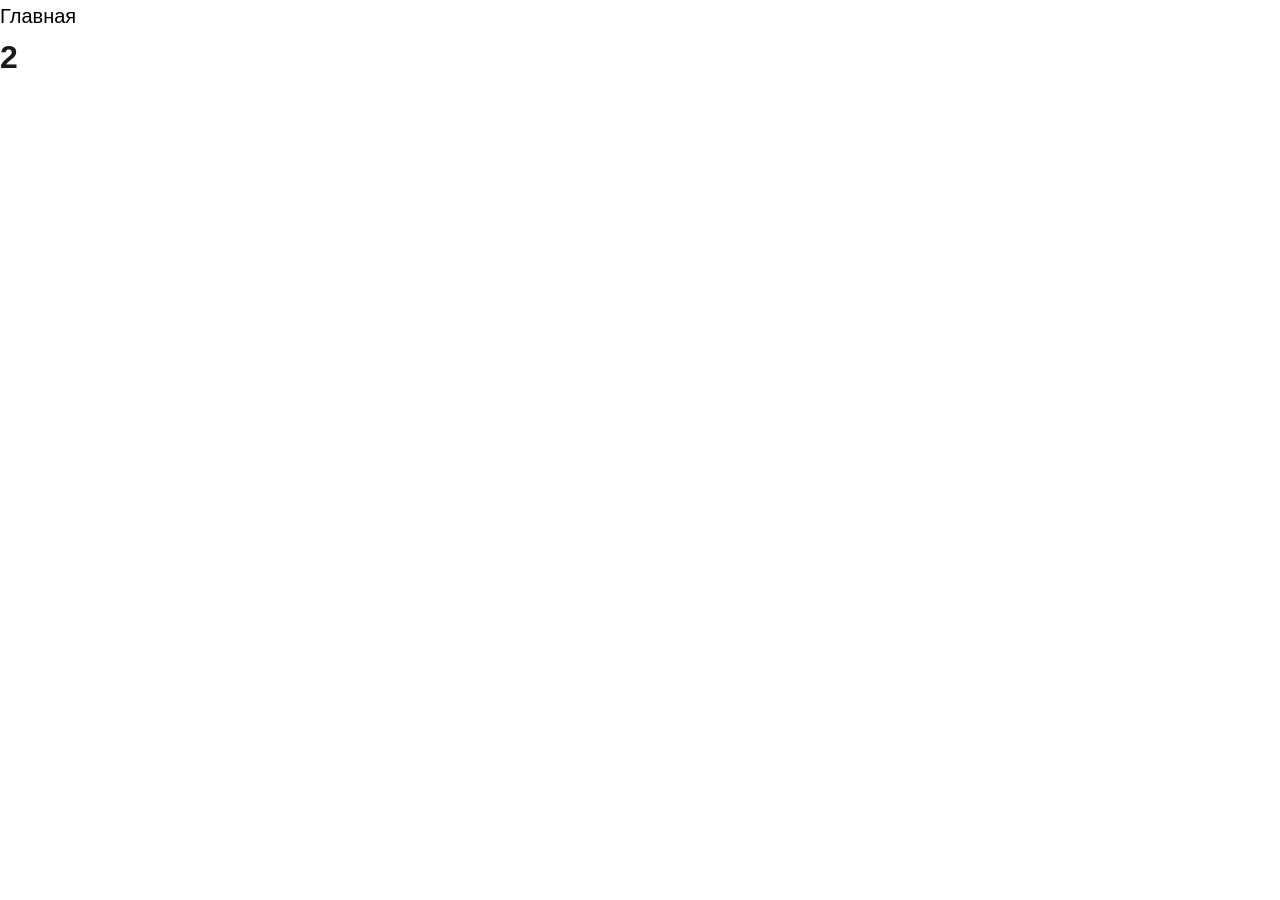
==== about_me.html @ 974d5626 "create new page" ====
<!DOCTYPE html>
<html lang="en">
<head>
    
    <meta charset="UTF-8">
    <meta name="viewport" content="width=device-width, initial-scale=1.0">
    <title>Document</title>
    <link rel="stylesheet" href="style.css">
</head>
<body>
    <a class="back_link" href="file:///C:/portfolio/index.html?#contact/about_me.html">Главная</a>
    <h1>2</h1>
</body>
</html>
---- style.css ----
/* --- Сброс стилей и переменные --- */
* {
    box-sizing: border-box;
    margin: 0;
    padding: 0;
}

:root {
    --bg-color: #ffffff;
    --text-color: #1a1a1a;
    --gray-light: #f4f4f4;
    --gray-dark: #888888;
    --font-main: 'Helvetica Neue', Arial, sans-serif;
}

body {
    font-family: var(--font-main);
    background-color: var(--bg-color);
    color: var(--text-color);
    line-height: 1.6;
}

.back_link{
    color: #000;
    text-decoration: none;
    font-size: 20px;


}
.back_link:hover {
    color: chocolate;
    transition: all 0.3s ease;



}

/* --- Контейнер --- */
.container {
    max-width: 900px;
    margin: 0 auto;
    padding: 0 20px;
}

/* --- Навигация --- */
header {
    padding: 30px 0;
    position: sticky;
    top: 0;
    background: rgba(255, 255, 255, 0.95);
    border-bottom: 1px solid #eee;
    z-index: 100;
}

nav {
    display: flex;
    justify-content: space-between;
    align-items: center;
}

.logo {
    font-weight: bold;
    font-size: 1.1rem;
    letter-spacing: 1px;
}

.menu {
    list-style: none;
    display: flex;
    gap: 25px;
}

.menu a {
    text-decoration: none;
    color: var(--text-color);
    font-size: 0.9rem;
    text-transform: uppercase;
}

.menu a:hover {
    color: var(--gray-dark);
}

/* --- Секции --- */
.page-section {
    padding: 80px 0;
    min-height: 80vh;
    display: flex;
    flex-direction: column;
    justify-content: center;
}

/* --- Страница 1: Обо мне --- */
.content-wrapper {
    display: flex;
    align-items: center;
    gap: 50px;
    flex-wrap: wrap;
}

.photo-placeholder {
    width: 250px;
    height: 250px;
    background-color: var(--gray-light);
    display: flex;
    align-items: center;
    justify-content: center;
    color: var(--gray-dark);
    font-weight: bold;
}

.text-block h1 {
    font-size: 2.5rem;
    font-weight: 300;
    margin-bottom: 10px;
}

.subtitle {
    font-weight: bold;
    margin-bottom: 20px;
    display: block;
}

/* --- Страница 2: Дизайн --- */
h2 {
    font-size: 2rem;
    font-weight: 400;
    margin-bottom: 10px;
}

.section-desc {
    margin-bottom: 40px;
    color: var(--gray-dark);
}

.my_projects_row {
    display: flex;
    align-items: center;
    justify-content: center;
    gap: 10px;
}

.card {
    aspect-ratio: 1 / 1;
    background-color: var(--gray-light);
    display: flex;
    align-items: center;
    justify-content: center;
    color: var(--gray-dark);
    font-size: 0.9rem;
    transition: 0.3s;
}

.card:hover {
    background-color: #ffffff;
    cursor: pointer;
}

/* --- Страница 3: Контакты --- */
.contact-links {
    display: flex;
    gap: 20px;
    margin-bottom: 50px;
    flex-wrap: wrap;
}

.contact-btn {
    text-decoration: none;
    color: var(--text-color);
    border: 1px solid #ffffff;
    padding: 10px 20px;
    border-radius: 4px;
}

.contact-btn:hover {
    background: #000;
    color: #fff;
    border-color: #000;
}

.simple-form {
    display: flex;
    flex-direction: column;
    gap: 15px;
    max-width: 400px;
}

input, textarea {
    padding: 15px;
    border: 1px solid #ffffff;
    font-family: inherit;
    background: #ffffff;
}

button {
    padding: 15px;
    background: #000;
    color: #fff;
    border: none;
    cursor: pointer;
    text-transform: uppercase;
    font-weight: bold;
}

button:hover {
    background: #333;
}

/* --- Подвал --- */
footer {
    text-align: center;
    padding: 40px;
    font-size: 0.8rem;
    color: var(--gray-dark);
    border-top: 1px solid #eee;
}

/* --- Адаптивность для мобильных --- */
@media (max-width: 768px) {
    .content-wrapper {
        flex-direction: column;
        text-align: center;
    }
    
    .menu {
        gap: 15px;
        font-size: 0.8rem;
    }
    
    h1 { font-size: 2rem; }
}

/* --- слайдер --- */
    .swiper {
      width: 100%;
      padding-top: 50px;
      padding-bottom: 50px;
    }

    .swiper-slide {
      background-position: center;
      background-size: cover;
      width: 300px;
      height: 300px;
    }

    .swiper-slide img {
      display: block;
      width: 100%;
    }
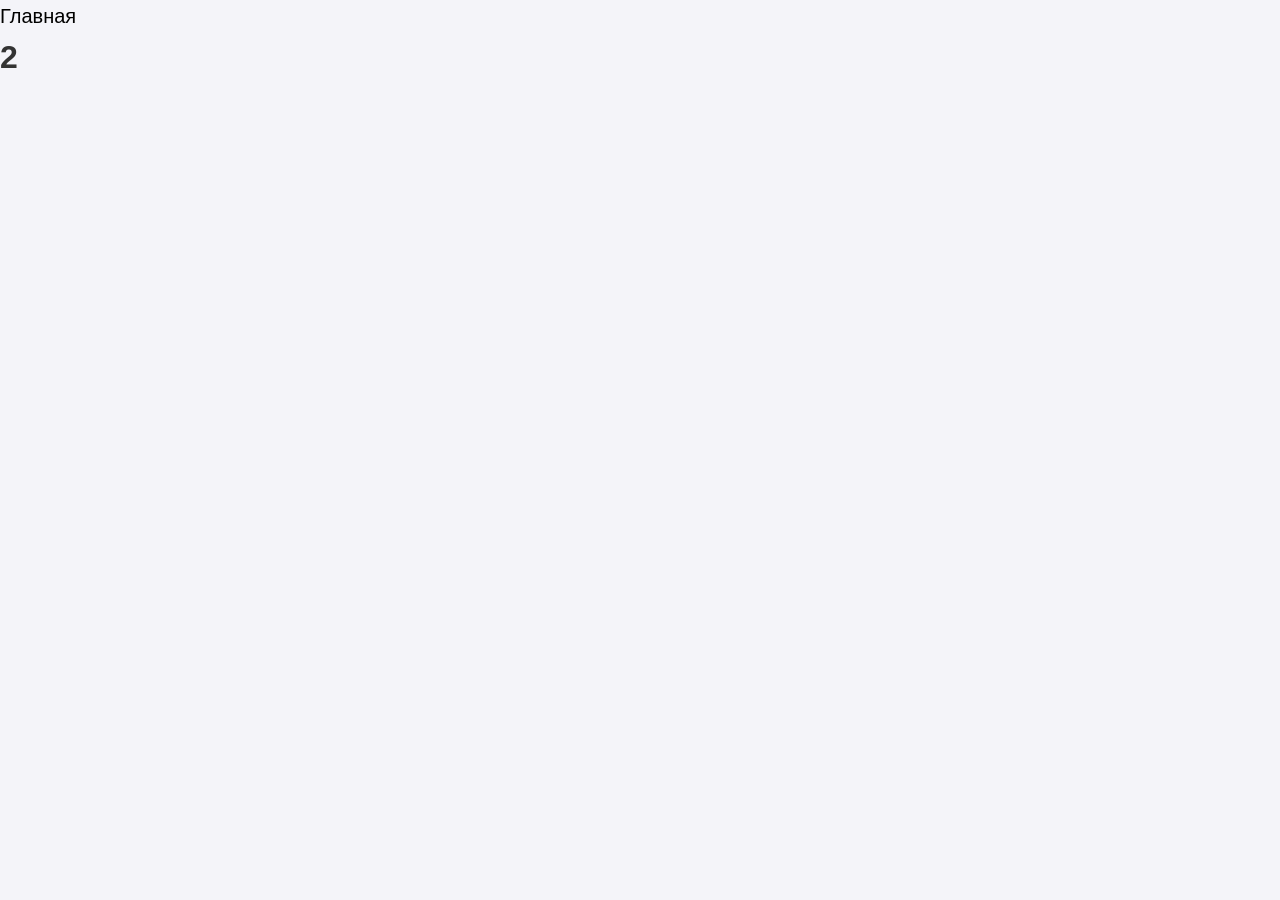
==== commit e413a8a0: "create new page2" ====
--- a/about_me.html
+++ b/about_me.html
@@ -10,5 +10,6 @@
 <body>
     <a class="back_link" href="file:///C:/portfolio/index.html?#contact/about_me.html">Главная</a>
     <h1>2</h1>
+    
 </body>
 </html>
--- a/style.css
+++ b/style.css
@@ -247,4 +247,80 @@
     .swiper-slide img {
       display: block;
       width: 100%;
-    }+    }
+
+    /* Основные настройки страницы */
+body {
+    font-family: 'Arial', sans-serif;
+    margin: 0;
+    padding: 0;
+    background-color: #f4f4f9;
+    color: #333;
+    line-height: 1.6;
+}
+
+/* Контейнер, который держит всё по центру */
+.container {
+    max-width: 1000px;
+    margin: 50px auto;
+    padding: 0 20px;
+}
+
+/* Блок, который объединяет текст и фото */
+.content-mmmm {
+    display: flex;
+    align-items: center;
+    gap: 40px;
+    background: white;
+    padding: 40px;
+    border-radius: 15px;
+    box-shadow: 0 4px 15px rgba(0,0,0,0.1);
+}
+
+/* Блок с текстом */
+.text-block {
+    flex: 1;
+}
+
+.text-block h1 {
+    margin-top: 0;
+    color: #2c3e50;
+}
+
+.btn {
+    display: inline-block;
+    background-color: #3498db;
+    color: white;
+    padding: 10px 20px;
+    text-decoration: none;
+    border-radius: 5px;
+    margin-top: 15px;
+    transition: background 0.3s;
+}
+
+.btn:hover {
+    background-color: #2980b9;
+}
+
+/* Блок с фотографией */
+.image-block {
+    flex: 1;
+}
+
+.image-block img {
+    width: 100%;
+    height: auto;
+    border-radius: 10px;
+    object-fit: cover;
+}
+
+/* АДАПТИВНОСТЬ: Для телефонов */
+@media (max-width: 768px) {
+    .content-wrapper {
+        flex-direction: column;
+    }
+    
+    .text-block, .image-block {
+        width: 100%;
+    }
+}
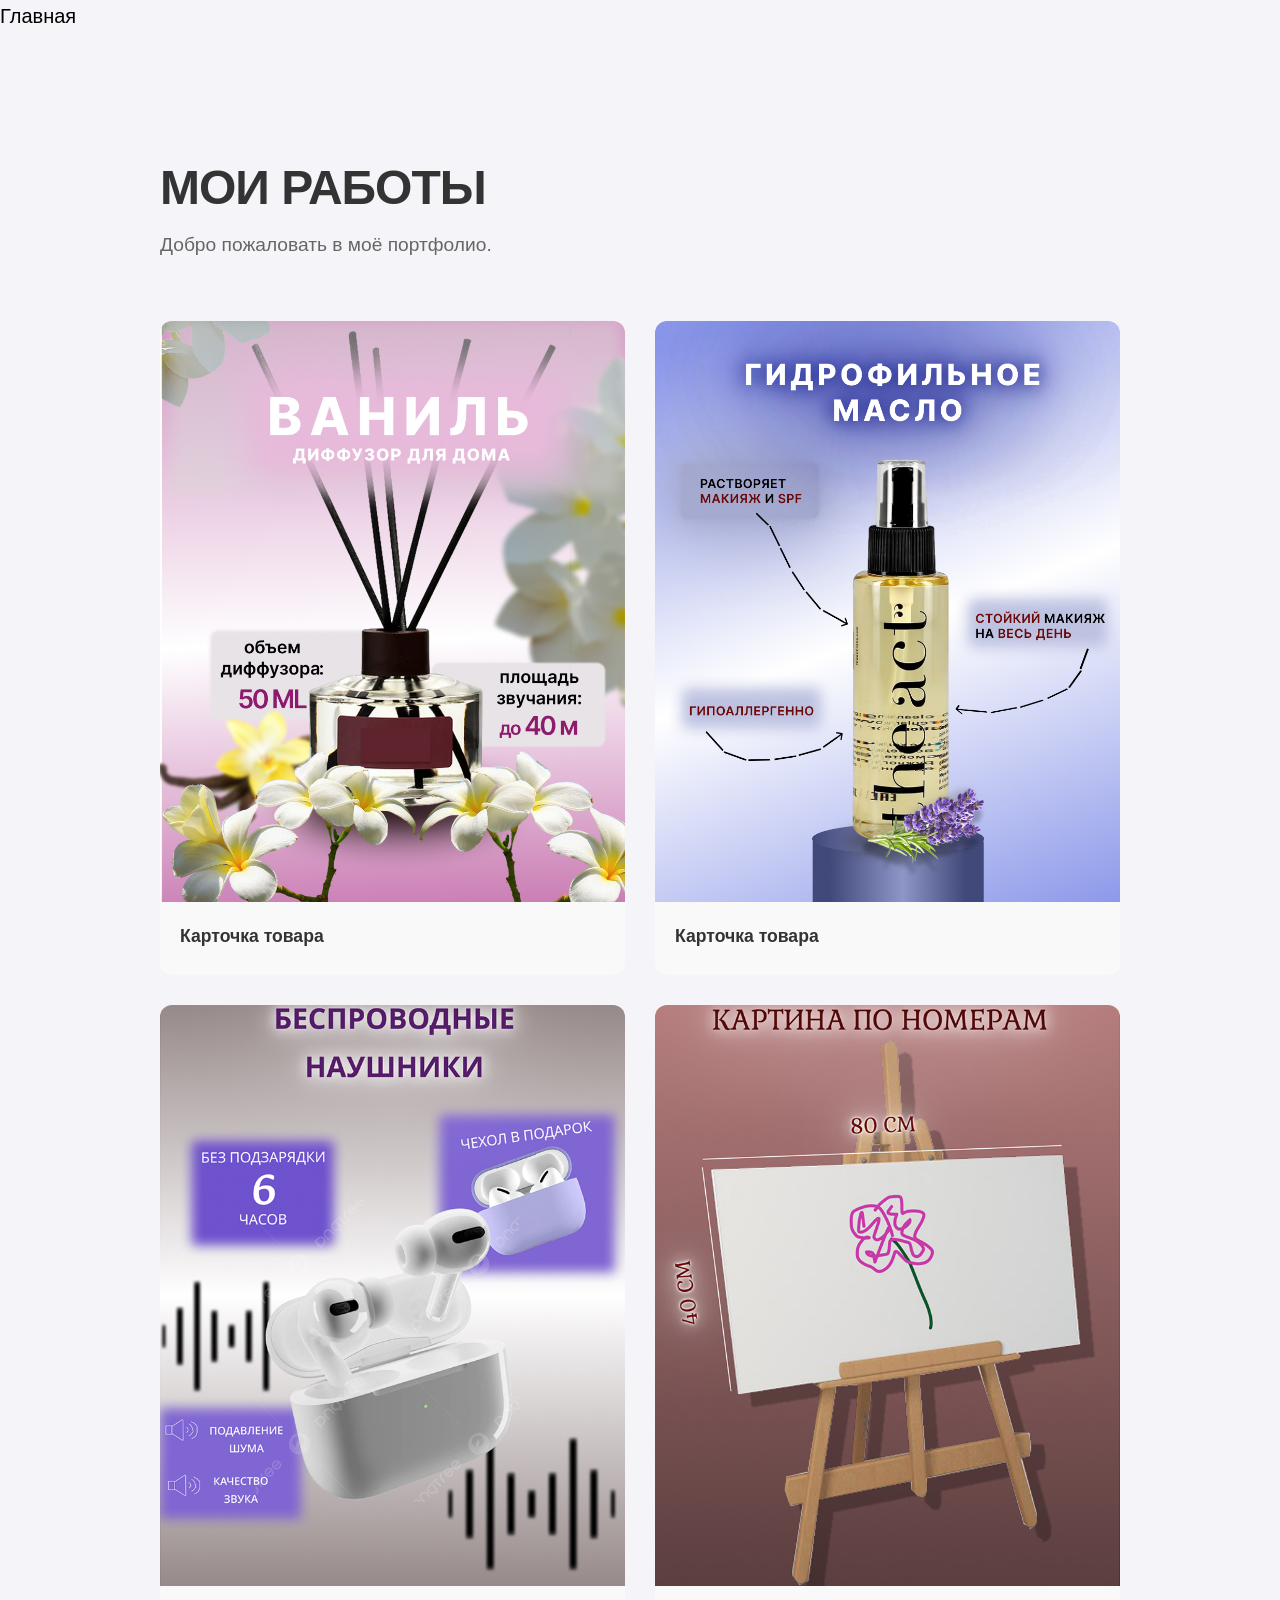
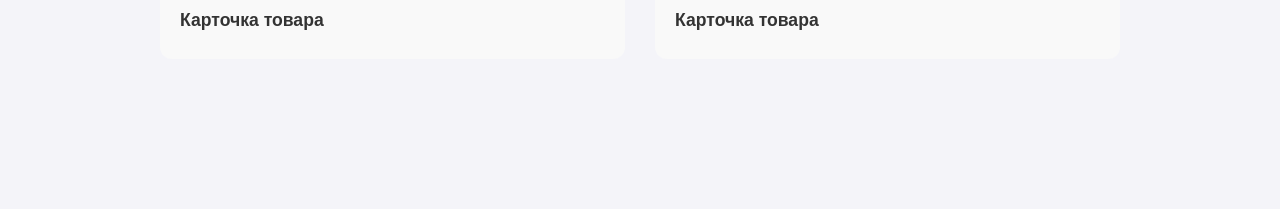
==== commit 5ac1b179: "create new page 3" ====
--- a/about_me.html
+++ b/about_me.html
@@ -9,7 +9,83 @@
 </head>
 <body>
     <a class="back_link" href="file:///C:/portfolio/index.html?#contact/about_me.html">Главная</a>
-    <h1>2</h1>
+    
+    
+    <title>Портфолио | Фотограф</title>
+    <!-- Подключаем современный шрифт Inter -->
+    <link rel="preconnect" href="https://fonts.googleapis.com">
+    <link rel="preconnect" href="https://fonts.gstatic.com" crossorigin>
+    <link href="https://fonts.googleapis.com/css2?family=Inter:wght@300;400;600&display=swap" rel="stylesheet">
+    <!-- Подключаем наши стили -->
+    <link rel="stylesheet" href="style.css">
+</head>
+<body>
+
+
+    <!-- Основной контент -->
+    <main class="container">
+        
+        <!-- Секция с приветствием -->
+        <section class="intro">
+            <h1>МОИ РАБОТЫ</h1>
+            <p>Добро пожаловать в моё портфолио.</p>
+        </section>
+
+        <!-- Галерея работ -->
+        <section id="works" class="gallery">
+            
+            <!-- Работа 1 -->
+            <article class="card">
+                <div class="card-image">
+                    <img src="img/card 1.jpg" alt="Фотография 1">
+                </div>
+                <div class="card-info">
+                    <h3>Карточка товара</h3>
+                    
+                </div>
+            </article>
+
+            <!-- Работа 2 -->
+            <article class="card">
+                <div class="card-image">
+                    <img src="img/card 2.jpg" alt="Фотография 2">
+                </div>
+                <div class="card-info">
+                    <h3>Карточка товара</h3>
+                    
+                </div>
+            </article>
+
+            <!-- Работа 3 -->
+            <article class="card">
+                <div class="card-image">
+                    <img src="img/card 3 1.jpg" alt="Фотография 3">
+                </div>
+                <div class="card-info">
+                    <h3>Карточка товара</h3>
+                    
+                </div>
+            </article>
+
+            <!-- Работа 4 -->
+            <article class="card">
+                <div class="card-image">
+                    <img src="img/card 4 1.jpg" alt="Фотография 4">
+                </div>
+                <div class="card-info">
+                    <h3>Карточка товара</h3>
+                    
+                </div>
+            </article>
+
+           
+        </section>
+    </main>
+
+    
+
+</body>
+</html>
     
 </body>
 </html>
--- a/style.css
+++ b/style.css
@@ -121,39 +121,198 @@
     display: block;
 }
 
-/* --- Страница 2: Дизайн --- */
-h2 {
+/* 1. Настройки и переменные (легко менять цвета тут) */
+:root {
+    --bg-color: #ffffff;
+    --text-main: #1a1a1a;
+    --text-secondary: #666666;
+    --accent: #000000;
+    --card-bg: #f9f9f9;
+    --gap: 30px;
+    --radius: 12px;
+}
+
+/* 2. Базовый сброс */
+* {
+    margin: 0;
+    padding: 0;
+    box-sizing: border-box;
+}
+
+body {
+    font-family: 'Inter', sans-serif;
+    background-color: var(--bg-color);
+    color: var(--text-main);
+    line-height: 1.6;
+    -webkit-font-smoothing: antialiased;
+}
+
+/* 3. Контейнер (ограничивает ширину) */
+.container {
+    max-width: 1200px;
+    margin: 0 auto;
+    padding: 0 20px;
+}
+
+/* 4. Шапка */
+.header {
+    
+}
+
+.header-content {
+    display: flex;
+    justify-content: space-between;
+    align-items: center;
+}
+
+.logo {
+    font-weight: 600;
+    font-size: 1.2rem;
+    letter-spacing: -0.5px;
+}
+
+.nav a {
+    text-decoration: none;
+    color: var(--text-secondary);
+    margin-left: 20px;
+    font-size: 0.95rem;
+    transition: color 0.3s;
+}
+
+.nav a:hover {
+    color: var(--accent);
+}
+
+/* 5. Приветствие */
+.intro {
+    padding: 80px 0 60px;
+    text-align: left;
+}
+
+.intro h1 {
+    font-size: 3rem;
+    font-weight: 600;
+    letter-spacing: -1px;
+    margin-bottom: 15px;
+    line-height: 1.1;
+}
+
+.intro p {
+    font-size: 1.2rem;
+    color: var(--text-secondary);
+    max-width: 600px;
+}
+
+/* 6. Сетка галереи (Самое важное) */
+.gallery {
+    display: grid;
+    /* Автоматическое заполнение: минимум 350px, иначе перенос */
+    grid-template-columns: repeat(auto-fill, minmax(350px, 1fr));
+    gap: var(--gap);
+    padding-bottom: 100px;
+}
+
+/* 7. Карточка работы */
+.card {
+    background: var(--card-bg);
+    border-radius: var(--radius);
+    overflow: hidden;
+    transition: transform 0.4s ease, box-shadow 0.4s ease;
+    cursor: pointer;
+}
+
+.card:hover {
+    transform: translateY(-5px);
+    box-shadow: 0 20px 40px rgba(0,0,0,0.08);
+}
+
+.card-image {
+    aspect-ratio: 4/5; /* Вертикальный формат фото */
+    overflow: hidden;
+}
+
+.card-image img {
+    width: 100%;
+    height: 100%;
+    object-fit: cover;
+    transition: transform 0.6s ease;
+    display: block;
+}
+
+.card:hover .card-image img {
+    transform: scale(1.05); /* Легкое увеличение фото */
+}
+
+.card-info {
+    padding: 20px;
+}
+
+.card-info h3 {
+    font-size: 1.1rem;
+    font-weight: 600;
+    margin-bottom: 5px;
+}
+
+.card-info span {
+    font-size: 0.85rem;
+    color: var(--text-secondary);
+    text-transform: uppercase;
+    letter-spacing: 1px;
+}
+
+/* 8. Подвал */
+.footer {
+    background: var(--card-bg);
+    padding: 80px 0;
+    text-align: center;
+    border-top: 1px solid #eee;
+}
+
+.footer h2 {
     font-size: 2rem;
-    font-weight: 400;
     margin-bottom: 10px;
 }
 
-.section-desc {
-    margin-bottom: 40px;
-    color: var(--gray-dark);
-}
-
-.my_projects_row {
-    display: flex;
-    align-items: center;
-    justify-content: center;
-    gap: 10px;
-}
-
-.card {
-    aspect-ratio: 1 / 1;
-    background-color: var(--gray-light);
-    display: flex;
-    align-items: center;
-    justify-content: center;
-    color: var(--gray-dark);
-    font-size: 0.9rem;
-    transition: 0.3s;
-}
-
-.card:hover {
-    background-color: #ffffff;
-    cursor: pointer;
+.footer p {
+    color: var(--text-secondary);
+    margin-bottom: 30px;
+}
+
+.btn {
+    display: inline-block;
+    background: var(--accent);
+    color: #fff;
+    padding: 15px 35px;
+    border-radius: 50px;
+    text-decoration: none;
+    font-weight: 500;
+    transition: opacity 0.3s;
+}
+
+.btn:hover {
+    opacity: 0.8;
+}
+
+.copyright {
+    margin-top: 60px;
+    font-size: 0.8rem;
+    color: #999;
+}
+
+/* 9. Адаптивность для телефонов */
+@media (max-width: 768px) {
+    .intro h1 {
+        font-size: 2.2rem;
+    }
+    
+    .gallery {
+        grid-template-columns: 1fr; /* Одна колонка на телефоне */
+        gap: 40px;
+    }
+
+    .card-image {
+        aspect-ratio: 3/2; /* Более горизонтальные фото на телефоне */
+    }
 }
 
 /* --- Страница 3: Контакты --- */
--- a/style.css
+++ b/style.css
@@ -121,39 +121,198 @@
     display: block;
 }
 
-/* --- Страница 2: Дизайн --- */
-h2 {
+/* 1. Настройки и переменные (легко менять цвета тут) */
+:root {
+    --bg-color: #ffffff;
+    --text-main: #1a1a1a;
+    --text-secondary: #666666;
+    --accent: #000000;
+    --card-bg: #f9f9f9;
+    --gap: 30px;
+    --radius: 12px;
+}
+
+/* 2. Базовый сброс */
+* {
+    margin: 0;
+    padding: 0;
+    box-sizing: border-box;
+}
+
+body {
+    font-family: 'Inter', sans-serif;
+    background-color: var(--bg-color);
+    color: var(--text-main);
+    line-height: 1.6;
+    -webkit-font-smoothing: antialiased;
+}
+
+/* 3. Контейнер (ограничивает ширину) */
+.container {
+    max-width: 1200px;
+    margin: 0 auto;
+    padding: 0 20px;
+}
+
+/* 4. Шапка */
+.header {
+    
+}
+
+.header-content {
+    display: flex;
+    justify-content: space-between;
+    align-items: center;
+}
+
+.logo {
+    font-weight: 600;
+    font-size: 1.2rem;
+    letter-spacing: -0.5px;
+}
+
+.nav a {
+    text-decoration: none;
+    color: var(--text-secondary);
+    margin-left: 20px;
+    font-size: 0.95rem;
+    transition: color 0.3s;
+}
+
+.nav a:hover {
+    color: var(--accent);
+}
+
+/* 5. Приветствие */
+.intro {
+    padding: 80px 0 60px;
+    text-align: left;
+}
+
+.intro h1 {
+    font-size: 3rem;
+    font-weight: 600;
+    letter-spacing: -1px;
+    margin-bottom: 15px;
+    line-height: 1.1;
+}
+
+.intro p {
+    font-size: 1.2rem;
+    color: var(--text-secondary);
+    max-width: 600px;
+}
+
+/* 6. Сетка галереи (Самое важное) */
+.gallery {
+    display: grid;
+    /* Автоматическое заполнение: минимум 350px, иначе перенос */
+    grid-template-columns: repeat(auto-fill, minmax(350px, 1fr));
+    gap: var(--gap);
+    padding-bottom: 100px;
+}
+
+/* 7. Карточка работы */
+.card {
+    background: var(--card-bg);
+    border-radius: var(--radius);
+    overflow: hidden;
+    transition: transform 0.4s ease, box-shadow 0.4s ease;
+    cursor: pointer;
+}
+
+.card:hover {
+    transform: translateY(-5px);
+    box-shadow: 0 20px 40px rgba(0,0,0,0.08);
+}
+
+.card-image {
+    aspect-ratio: 4/5; /* Вертикальный формат фото */
+    overflow: hidden;
+}
+
+.card-image img {
+    width: 100%;
+    height: 100%;
+    object-fit: cover;
+    transition: transform 0.6s ease;
+    display: block;
+}
+
+.card:hover .card-image img {
+    transform: scale(1.05); /* Легкое увеличение фото */
+}
+
+.card-info {
+    padding: 20px;
+}
+
+.card-info h3 {
+    font-size: 1.1rem;
+    font-weight: 600;
+    margin-bottom: 5px;
+}
+
+.card-info span {
+    font-size: 0.85rem;
+    color: var(--text-secondary);
+    text-transform: uppercase;
+    letter-spacing: 1px;
+}
+
+/* 8. Подвал */
+.footer {
+    background: var(--card-bg);
+    padding: 80px 0;
+    text-align: center;
+    border-top: 1px solid #eee;
+}
+
+.footer h2 {
     font-size: 2rem;
-    font-weight: 400;
     margin-bottom: 10px;
 }
 
-.section-desc {
-    margin-bottom: 40px;
-    color: var(--gray-dark);
-}
-
-.my_projects_row {
-    display: flex;
-    align-items: center;
-    justify-content: center;
-    gap: 10px;
-}
-
-.card {
-    aspect-ratio: 1 / 1;
-    background-color: var(--gray-light);
-    display: flex;
-    align-items: center;
-    justify-content: center;
-    color: var(--gray-dark);
-    font-size: 0.9rem;
-    transition: 0.3s;
-}
-
-.card:hover {
-    background-color: #ffffff;
-    cursor: pointer;
+.footer p {
+    color: var(--text-secondary);
+    margin-bottom: 30px;
+}
+
+.btn {
+    display: inline-block;
+    background: var(--accent);
+    color: #fff;
+    padding: 15px 35px;
+    border-radius: 50px;
+    text-decoration: none;
+    font-weight: 500;
+    transition: opacity 0.3s;
+}
+
+.btn:hover {
+    opacity: 0.8;
+}
+
+.copyright {
+    margin-top: 60px;
+    font-size: 0.8rem;
+    color: #999;
+}
+
+/* 9. Адаптивность для телефонов */
+@media (max-width: 768px) {
+    .intro h1 {
+        font-size: 2.2rem;
+    }
+    
+    .gallery {
+        grid-template-columns: 1fr; /* Одна колонка на телефоне */
+        gap: 40px;
+    }
+
+    .card-image {
+        aspect-ratio: 3/2; /* Более горизонтальные фото на телефоне */
+    }
 }
 
 /* --- Страница 3: Контакты --- */
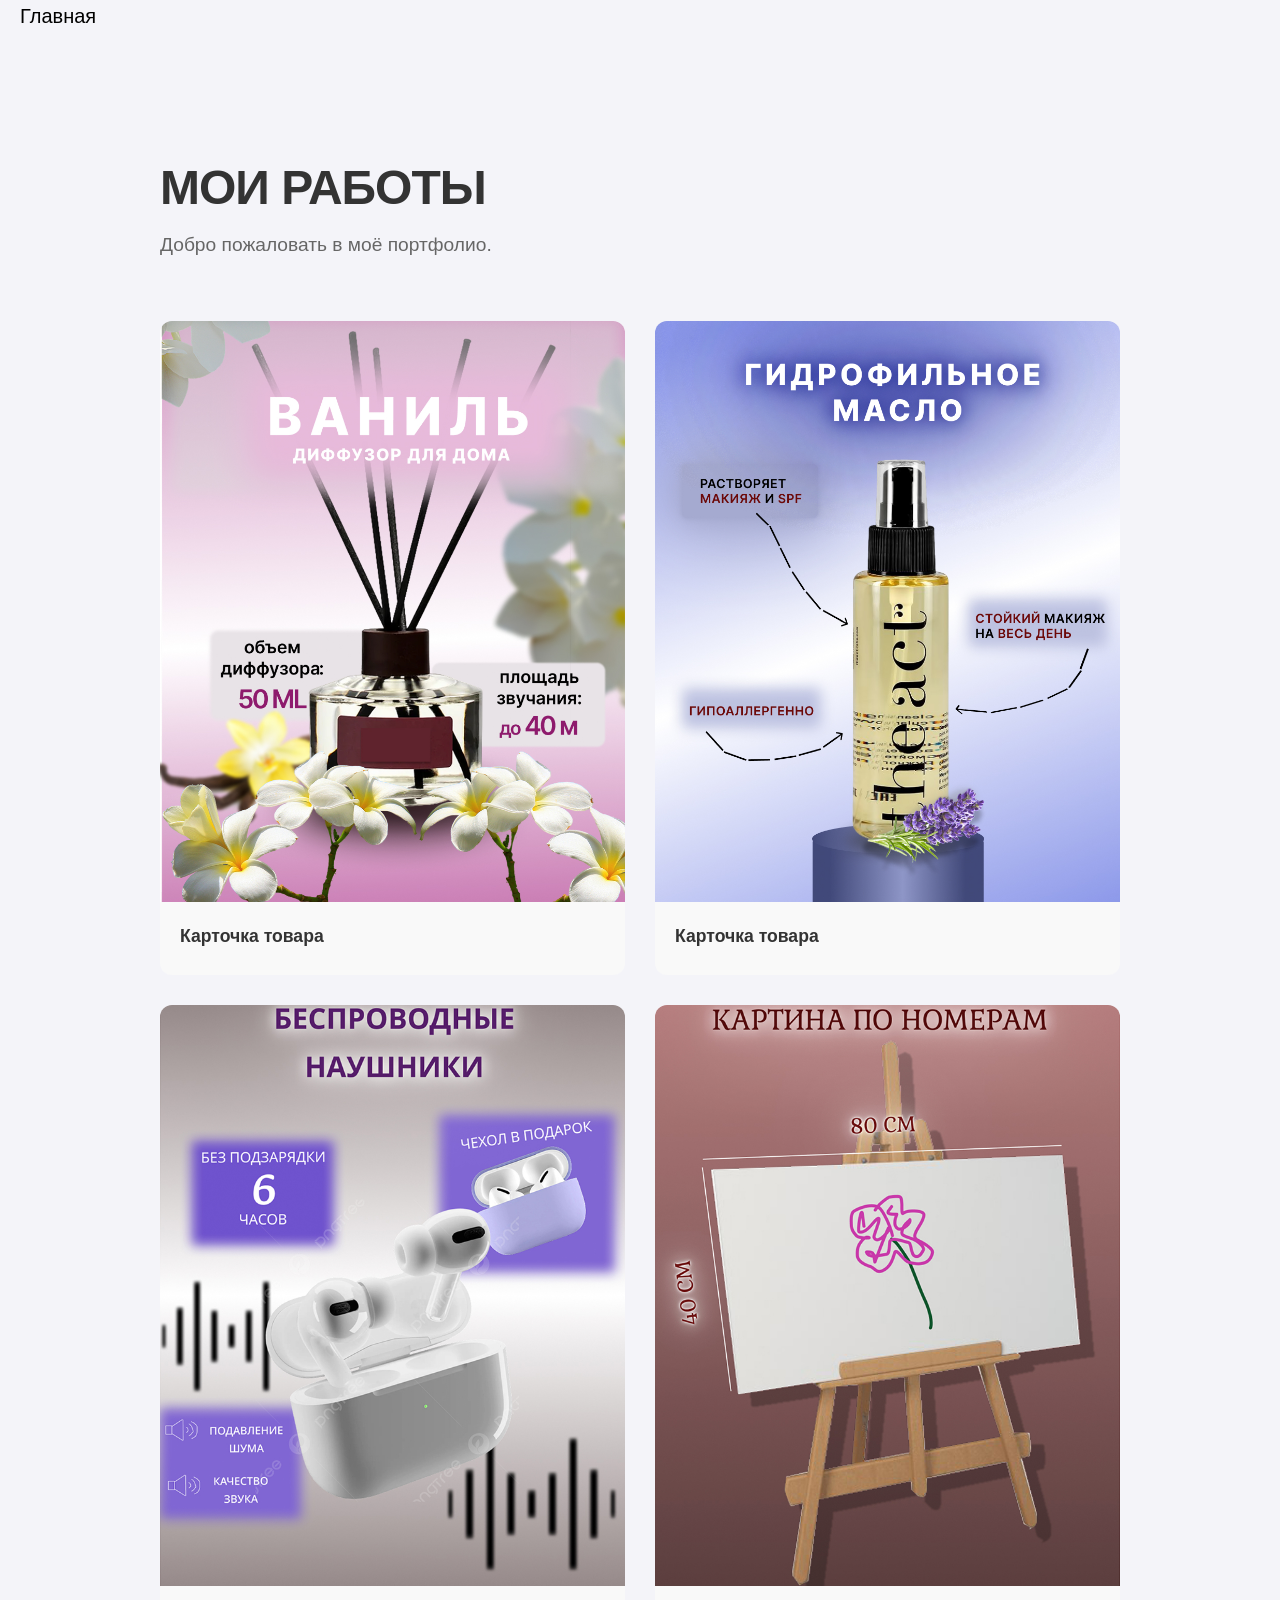
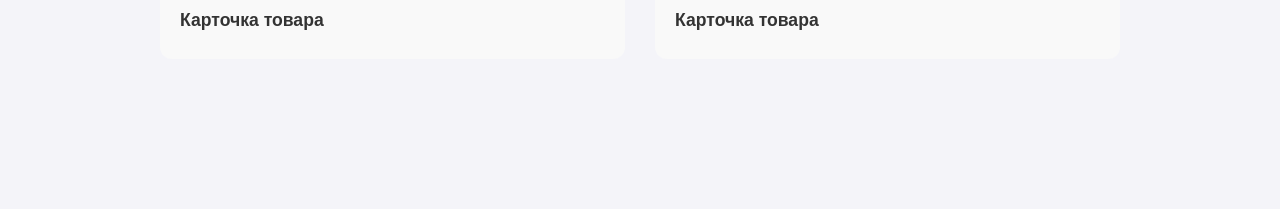
==== commit 91dd6d37: "fix global link" ====
--- a/about_me.html
+++ b/about_me.html
@@ -8,7 +8,7 @@
     <link rel="stylesheet" href="style.css">
 </head>
 <body>
-    <a class="back_link" href="file:///C:/portfolio/index.html?#contact/about_me.html">Главная</a>
+    <a class="back_link" href="https://korchaginamashula-stack.github.io/Masha_praktika/">Главная</a>
     
     
     <title>Портфолио | Фотограф</title>
--- a/style.css
+++ b/style.css
@@ -24,13 +24,14 @@
     color: #000;
     text-decoration: none;
     font-size: 20px;
+    margin: 50px 0 200px 20px;
 
 
 }
 .back_link:hover {
     color: chocolate;
     transition: all 0.3s ease;
-
+    
 
 
 }
--- a/style.css
+++ b/style.css
@@ -24,13 +24,14 @@
     color: #000;
     text-decoration: none;
     font-size: 20px;
+    margin: 50px 0 200px 20px;
 
 
 }
 .back_link:hover {
     color: chocolate;
     transition: all 0.3s ease;
-
+    
 
 
 }
